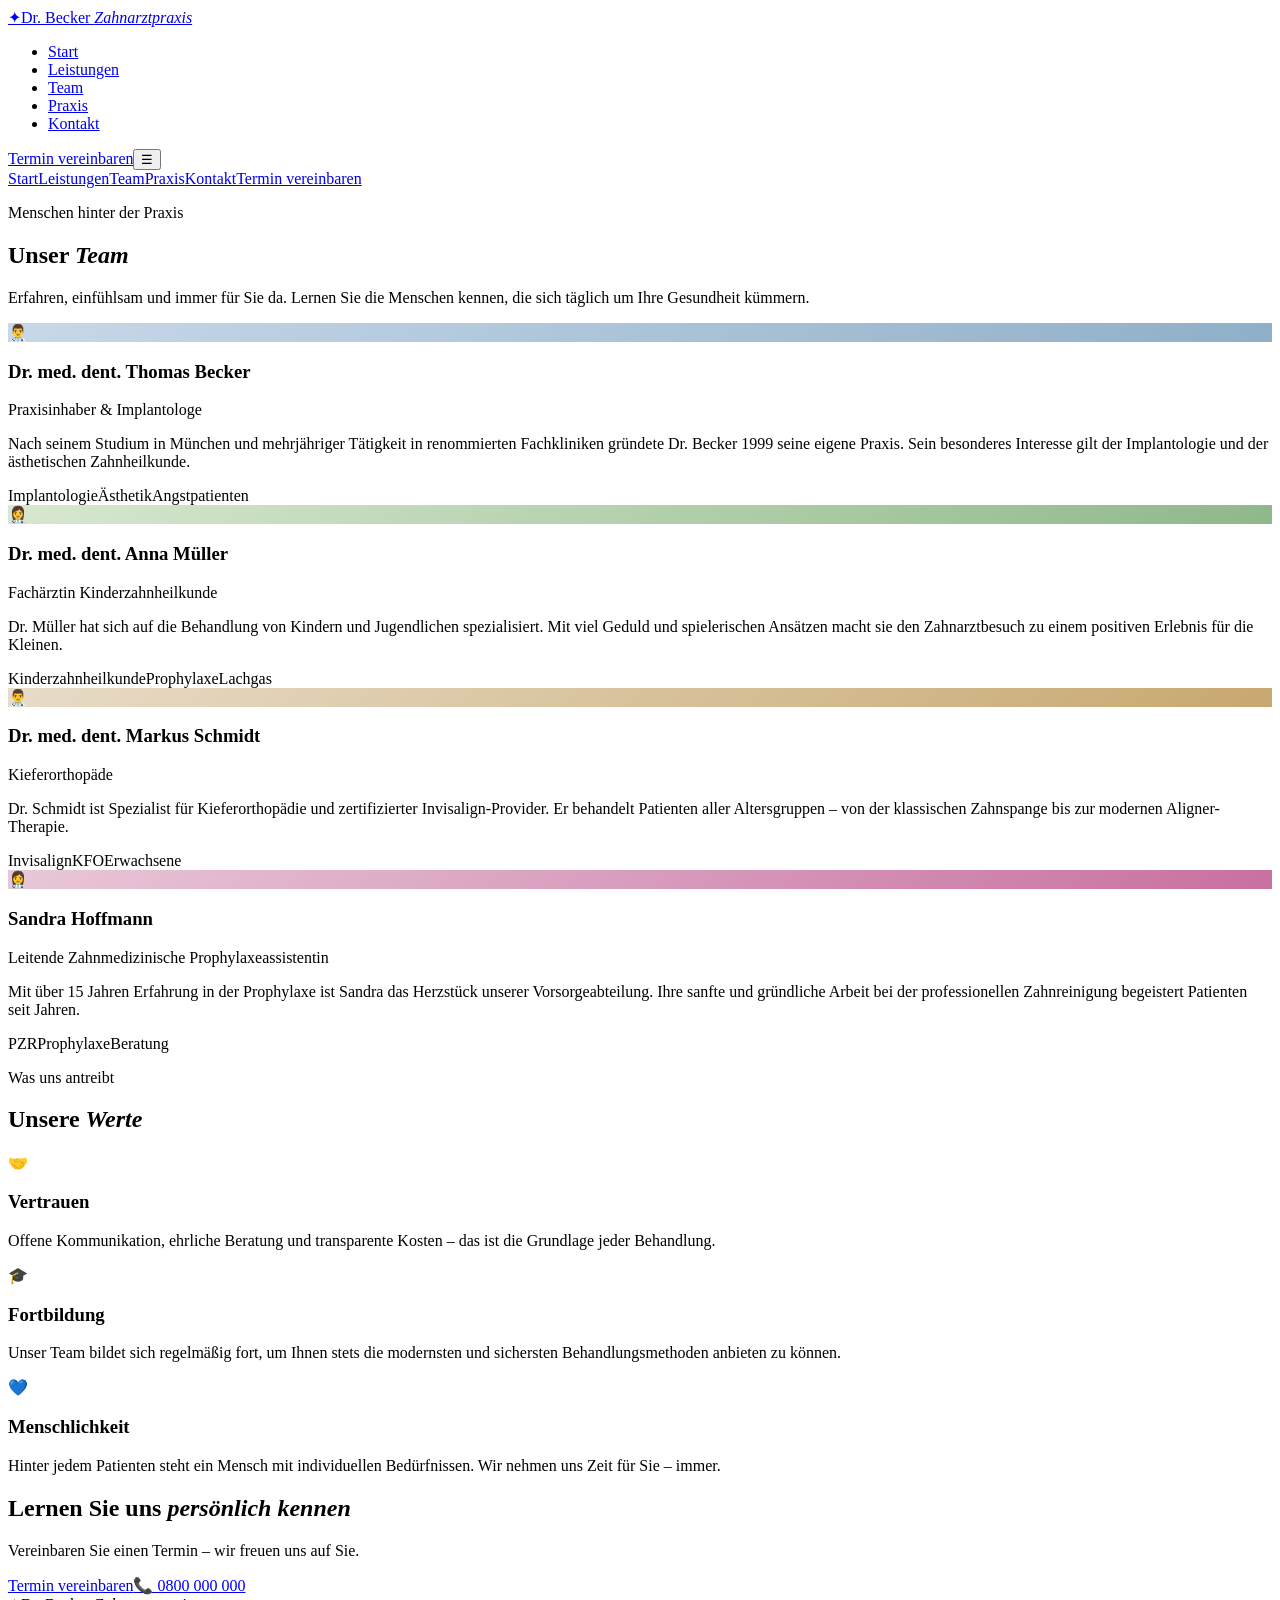
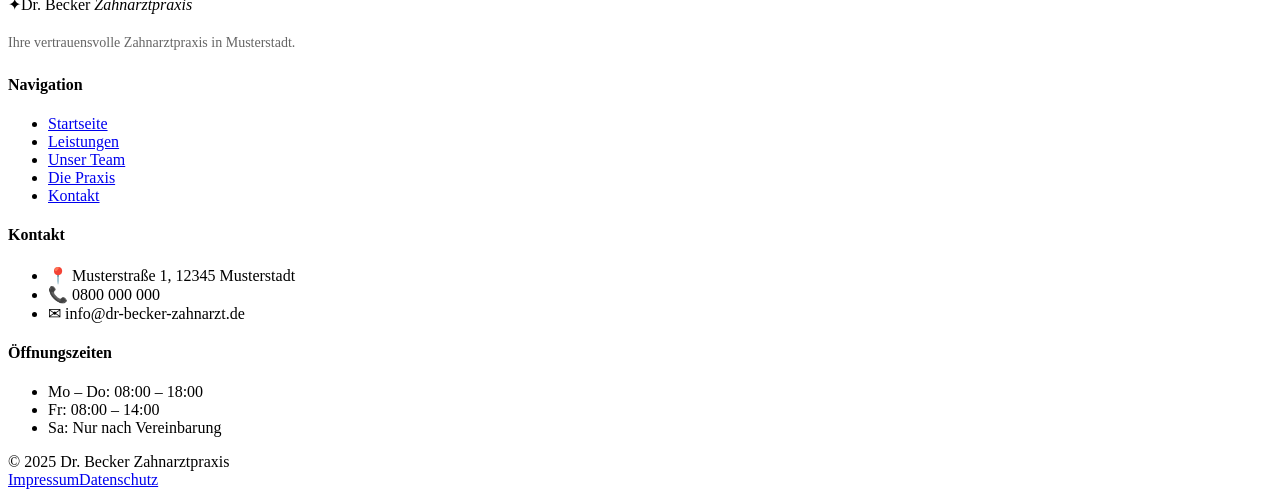
==== team.html @ f78121eb "Add team.html" ====
<!DOCTYPE html>
<html lang="de">
<head>
  <meta charset="UTF-8"/><meta name="viewport" content="width=device-width, initial-scale=1.0"/>
  <title>Unser Team – Dr. Becker Zahnarztpraxis</title>
  <link rel="preconnect" href="https://fonts.googleapis.com">
  <link href="https://fonts.googleapis.com/css2?family=Playfair+Display:ital,wght@0,400;0,600;1,400&family=Lato:wght@300;400;700&display=swap" rel="stylesheet">
  <link rel="stylesheet" href="css/style.css">
</head>
<body>
  <nav id="navbar"><div class="nav-inner"><a href="index.html" class="logo"><span class="logo-icon">✦</span><span>Dr. Becker <em>Zahnarztpraxis</em></span></a><ul class="nav-links"><li><a href="index.html">Start</a></li><li><a href="leistungen.html">Leistungen</a></li><li><a href="team.html" class="active">Team</a></li><li><a href="praxis.html">Praxis</a></li><li><a href="kontakt.html">Kontakt</a></li></ul><a href="kontakt.html" class="btn-nav">Termin vereinbaren</a><button class="burger" onclick="toggleMenu()">☰</button></div></nav>
  <div class="mobile-menu" id="mobileMenu"><a href="index.html">Start</a><a href="leistungen.html">Leistungen</a><a href="team.html">Team</a><a href="praxis.html">Praxis</a><a href="kontakt.html">Kontakt</a><a href="kontakt.html" class="btn-mobile">Termin vereinbaren</a></div>

  <section class="page-hero">
    <div class="container">
      <p class="section-label reveal">Menschen hinter der Praxis</p>
      <h1 class="reveal" style="animation-delay:.1s">Unser <em>Team</em></h1>
      <p class="page-hero-sub reveal" style="animation-delay:.2s">Erfahren, einfühlsam und immer für Sie da. Lernen Sie die Menschen kennen, die sich täglich um Ihre Gesundheit kümmern.</p>
    </div>
  </section>

  <section class="team-section">
    <div class="container">
      <div class="team-grid">

        <div class="team-card reveal">
          <div class="team-photo" style="background:linear-gradient(135deg,#c8d8e8,#8fafc8)">
            <div class="team-photo-placeholder">👨‍⚕️</div>
          </div>
          <div class="team-info">
            <h3>Dr. med. dent. Thomas Becker</h3>
            <p class="team-role">Praxisinhaber & Implantologe</p>
            <p class="team-bio">Nach seinem Studium in München und mehrjähriger Tätigkeit in renommierten Fachkliniken gründete Dr. Becker 1999 seine eigene Praxis. Sein besonderes Interesse gilt der Implantologie und der ästhetischen Zahnheilkunde.</p>
            <div class="team-tags"><span>Implantologie</span><span>Ästhetik</span><span>Angstpatienten</span></div>
          </div>
        </div>

        <div class="team-card reveal" style="animation-delay:.1s">
          <div class="team-photo" style="background:linear-gradient(135deg,#d8e8d0,#8fb88a)">
            <div class="team-photo-placeholder">👩‍⚕️</div>
          </div>
          <div class="team-info">
            <h3>Dr. med. dent. Anna Müller</h3>
            <p class="team-role">Fachärztin Kinderzahnheilkunde</p>
            <p class="team-bio">Dr. Müller hat sich auf die Behandlung von Kindern und Jugendlichen spezialisiert. Mit viel Geduld und spielerischen Ansätzen macht sie den Zahnarztbesuch zu einem positiven Erlebnis für die Kleinen.</p>
            <div class="team-tags"><span>Kinderzahnheilkunde</span><span>Prophylaxe</span><span>Lachgas</span></div>
          </div>
        </div>

        <div class="team-card reveal" style="animation-delay:.2s">
          <div class="team-photo" style="background:linear-gradient(135deg,#e8dcc8,#c8a870)">
            <div class="team-photo-placeholder">👨‍⚕️</div>
          </div>
          <div class="team-info">
            <h3>Dr. med. dent. Markus Schmidt</h3>
            <p class="team-role">Kieferorthopäde</p>
            <p class="team-bio">Dr. Schmidt ist Spezialist für Kieferorthopädie und zertifizierter Invisalign-Provider. Er behandelt Patienten aller Altersgruppen – von der klassischen Zahnspange bis zur modernen Aligner-Therapie.</p>
            <div class="team-tags"><span>Invisalign</span><span>KFO</span><span>Erwachsene</span></div>
          </div>
        </div>

        <div class="team-card reveal" style="animation-delay:.3s">
          <div class="team-photo" style="background:linear-gradient(135deg,#e8c8d8,#c870a0)">
            <div class="team-photo-placeholder">👩‍⚕️</div>
          </div>
          <div class="team-info">
            <h3>Sandra Hoffmann</h3>
            <p class="team-role">Leitende Zahnmedizinische Prophylaxeassistentin</p>
            <p class="team-bio">Mit über 15 Jahren Erfahrung in der Prophylaxe ist Sandra das Herzstück unserer Vorsorgeabteilung. Ihre sanfte und gründliche Arbeit bei der professionellen Zahnreinigung begeistert Patienten seit Jahren.</p>
            <div class="team-tags"><span>PZR</span><span>Prophylaxe</span><span>Beratung</span></div>
          </div>
        </div>

      </div>
    </div>
  </section>

  <section class="team-values">
    <div class="container">
      <div class="section-head reveal"><p class="section-label">Was uns antreibt</p><h2>Unsere <em>Werte</em></h2></div>
      <div class="values-grid">
        <div class="value-card reveal"><div class="value-icon">🤝</div><h3>Vertrauen</h3><p>Offene Kommunikation, ehrliche Beratung und transparente Kosten – das ist die Grundlage jeder Behandlung.</p></div>
        <div class="value-card reveal" style="animation-delay:.1s"><div class="value-icon">🎓</div><h3>Fortbildung</h3><p>Unser Team bildet sich regelmäßig fort, um Ihnen stets die modernsten und sichersten Behandlungsmethoden anbieten zu können.</p></div>
        <div class="value-card reveal" style="animation-delay:.2s"><div class="value-icon">💙</div><h3>Menschlichkeit</h3><p>Hinter jedem Patienten steht ein Mensch mit individuellen Bedürfnissen. Wir nehmen uns Zeit für Sie – immer.</p></div>
      </div>
    </div>
  </section>

  <section class="cta-band"><div class="container"><div class="cta-inner reveal"><div><h2>Lernen Sie uns <em>persönlich kennen</em></h2><p>Vereinbaren Sie einen Termin – wir freuen uns auf Sie.</p></div><div class="cta-actions"><a href="kontakt.html" class="btn-primary-light">Termin vereinbaren</a><a href="tel:+4900000000" class="btn-phone">📞 0800 000 000</a></div></div></div></section>

  <footer><div class="container"><div class="footer-grid"><div class="footer-col"><div class="logo" style="margin-bottom:16px"><span class="logo-icon">✦</span><span>Dr. Becker <em>Zahnarztpraxis</em></span></div><p style="font-size:14px;opacity:.6;line-height:1.8">Ihre vertrauensvolle Zahnarztpraxis in Musterstadt.</p></div><div class="footer-col"><h4>Navigation</h4><ul><li><a href="index.html">Startseite</a></li><li><a href="leistungen.html">Leistungen</a></li><li><a href="team.html">Unser Team</a></li><li><a href="praxis.html">Die Praxis</a></li><li><a href="kontakt.html">Kontakt</a></li></ul></div><div class="footer-col"><h4>Kontakt</h4><ul><li>📍 Musterstraße 1, 12345 Musterstadt</li><li>📞 0800 000 000</li><li>✉ info@dr-becker-zahnarzt.de</li></ul></div><div class="footer-col"><h4>Öffnungszeiten</h4><ul><li>Mo – Do: 08:00 – 18:00</li><li>Fr: 08:00 – 14:00</li><li>Sa: Nur nach Vereinbarung</li></ul></div></div><div class="footer-bottom"><span>© 2025 Dr. Becker Zahnarztpraxis</span><div><a href="#">Impressum</a><a href="#">Datenschutz</a></div></div></div></footer>
  <script src="js/main.js"></script>
</body>
</html>
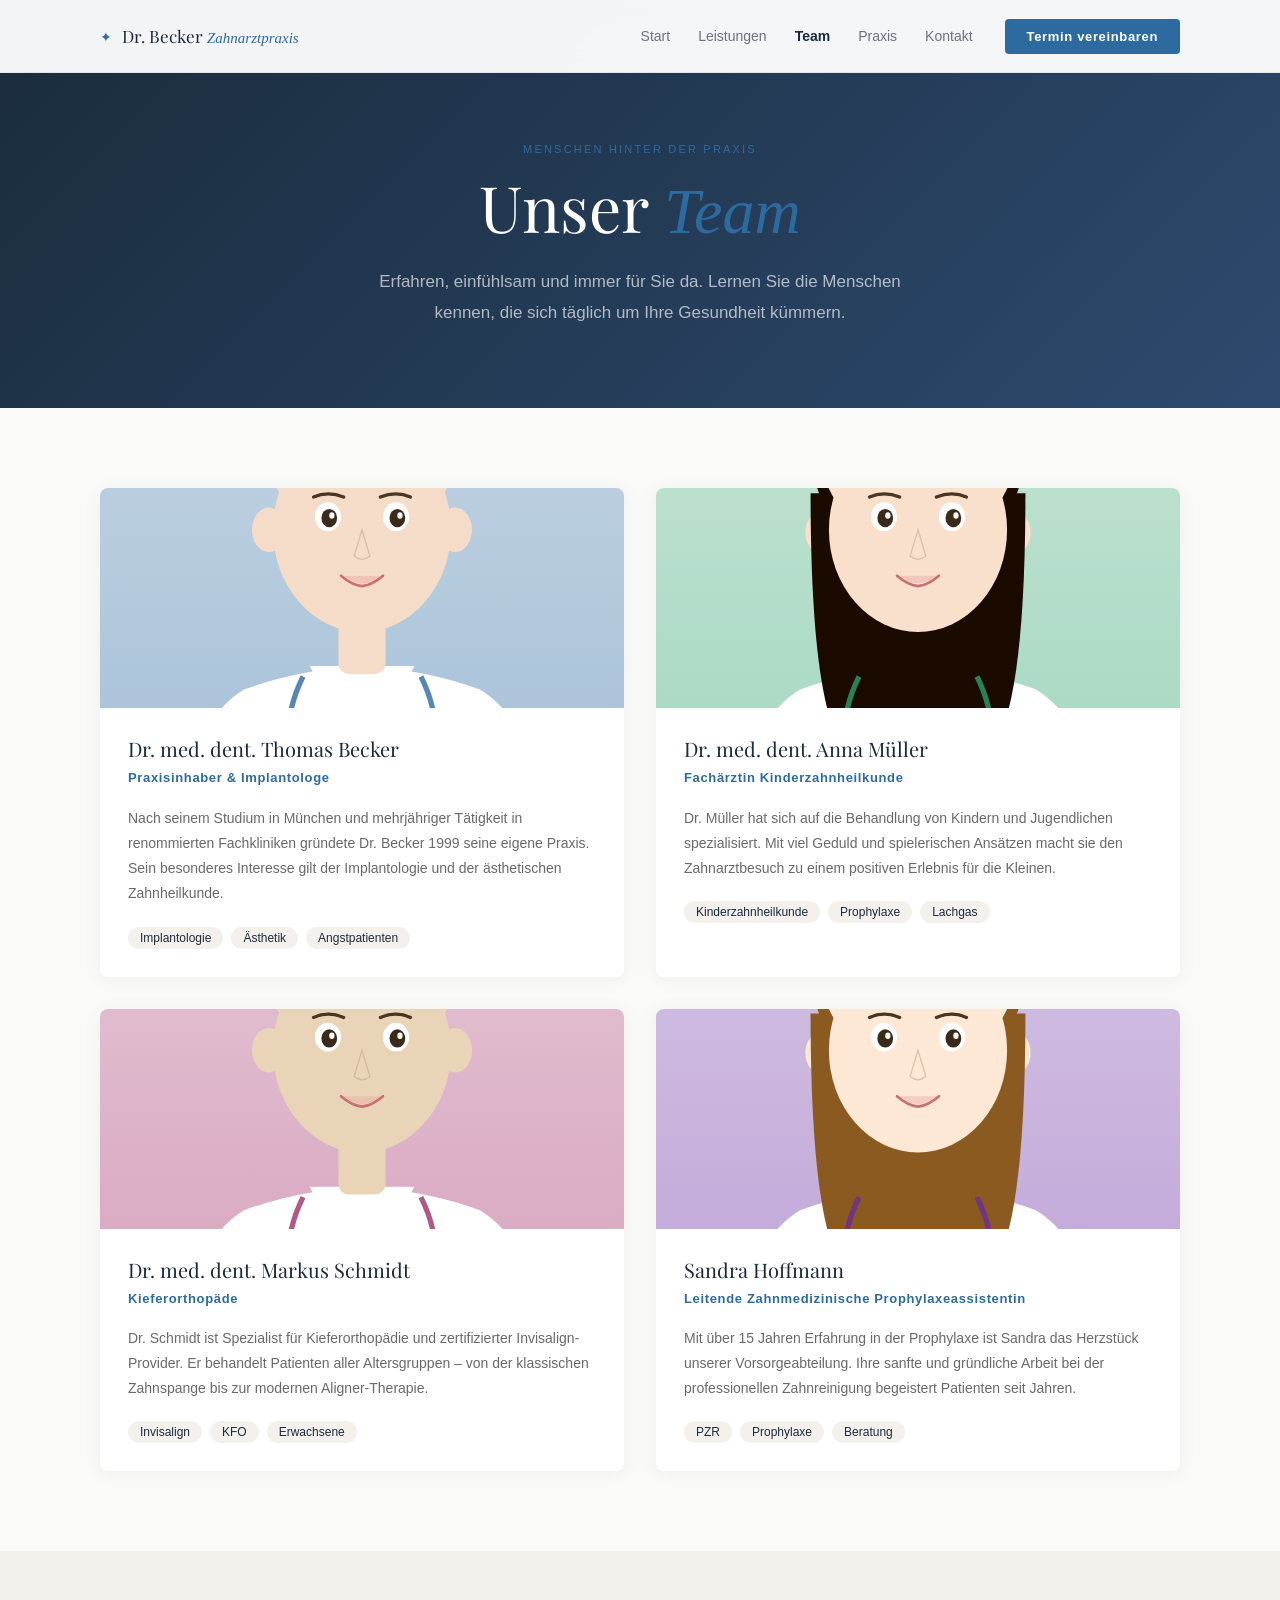
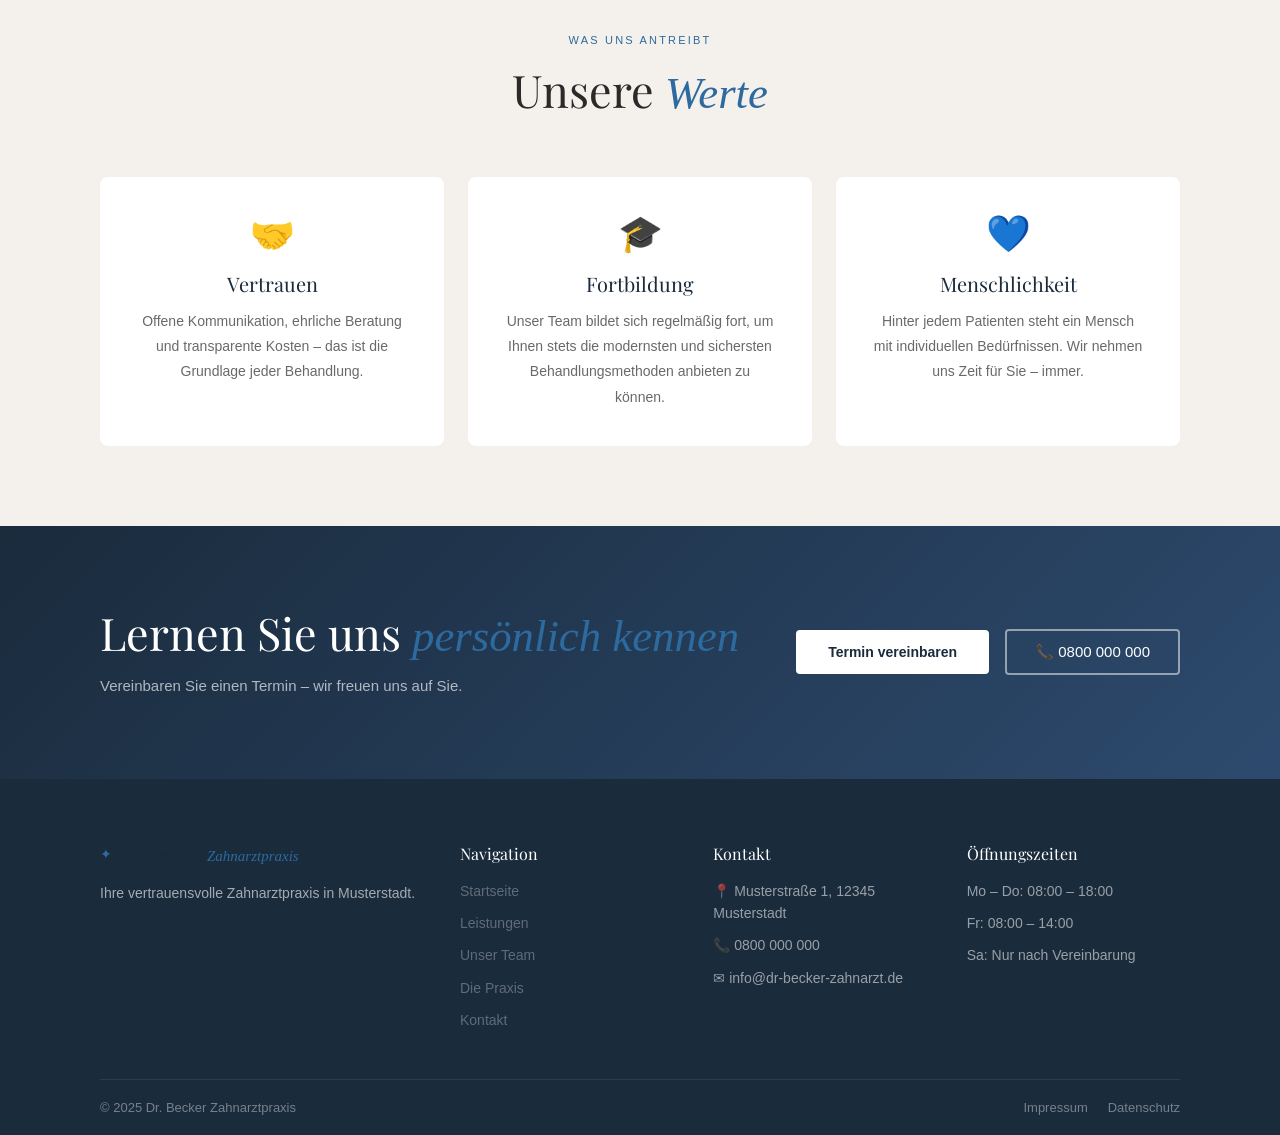
==== commit 5fd124b6: "Team portraits als SVG-Illustrationen" ====
--- a/team.html
+++ b/team.html
@@ -24,8 +24,7 @@
       <div class="team-grid">
 
         <div class="team-card reveal">
-          <div class="team-photo" style="background:linear-gradient(135deg,#c8d8e8,#8fafc8)">
-            <div class="team-photo-placeholder">👨‍⚕️</div>
+          <div class="team-photo" style="background:#f0f4f8"><img src="[data-uri]" style="width:100%;height:100%;object-fit:cover" alt="Dr. Thomas Becker"/>
           </div>
           <div class="team-info">
             <h3>Dr. med. dent. Thomas Becker</h3>
@@ -36,8 +35,7 @@
         </div>
 
         <div class="team-card reveal" style="animation-delay:.1s">
-          <div class="team-photo" style="background:linear-gradient(135deg,#d8e8d0,#8fb88a)">
-            <div class="team-photo-placeholder">👩‍⚕️</div>
+          <div class="team-photo" style="background:#f0f8f4"><img src="[data-uri]" style="width:100%;height:100%;object-fit:cover" alt="Dr. Anna Müller"/>
           </div>
           <div class="team-info">
             <h3>Dr. med. dent. Anna Müller</h3>
@@ -48,8 +46,7 @@
         </div>
 
         <div class="team-card reveal" style="animation-delay:.2s">
-          <div class="team-photo" style="background:linear-gradient(135deg,#e8dcc8,#c8a870)">
-            <div class="team-photo-placeholder">👨‍⚕️</div>
+          <div class="team-photo" style="background:#f8f0f4"><img src="[data-uri]" style="width:100%;height:100%;object-fit:cover" alt="Dr. Markus Schmidt"/>
           </div>
           <div class="team-info">
             <h3>Dr. med. dent. Markus Schmidt</h3>
@@ -60,8 +57,7 @@
         </div>
 
         <div class="team-card reveal" style="animation-delay:.3s">
-          <div class="team-photo" style="background:linear-gradient(135deg,#e8c8d8,#c870a0)">
-            <div class="team-photo-placeholder">👩‍⚕️</div>
+          <div class="team-photo" style="background:#f4f0f8"><img src="[data-uri]" style="width:100%;height:100%;object-fit:cover" alt="Sandra Hoffmann"/>
           </div>
           <div class="team-info">
             <h3>Sandra Hoffmann</h3>
--- a/css/style.css
+++ b/css/style.css
@@ -0,0 +1,202 @@
+*, *::before, *::after { box-sizing: border-box; margin: 0; padding: 0; }
+:root { --navy:#1a2b3c; --blue:#2d6a9f; --blue-l:#4a8fc4; --cream:#f4f0eb; --light:#fafaf8; --white:#ffffff; --sand:#d4c5b0; --text:#2a2a2a; --muted:#6b7280; --serif:'Playfair Display',Georgia,serif; --sans:'Lato',sans-serif; }
+html{scroll-behavior:smooth}
+body{font-family:var(--sans);font-weight:300;color:var(--text);background:var(--light);overflow-x:hidden}
+h1,h2,h3{font-family:var(--serif);font-weight:400}
+h1{font-size:clamp(40px,5vw,72px);line-height:1.1}
+h2{font-size:clamp(28px,3.5vw,48px);line-height:1.2}
+h3{font-size:clamp(18px,2vw,24px);line-height:1.3}
+em{font-style:italic;color:var(--blue)}
+a{color:inherit;text-decoration:none}
+p{line-height:1.8}
+.container{max-width:1160px;margin:0 auto;padding:0 40px}
+.center{text-align:center}
+
+/* NAV */
+#navbar{position:fixed;top:0;left:0;right:0;z-index:200;background:rgba(255,255,255,0.95);backdrop-filter:blur(10px);border-bottom:1px solid rgba(0,0,0,0.06);transition:box-shadow 0.3s}
+#navbar.scrolled{box-shadow:0 2px 20px rgba(0,0,0,0.08)}
+.nav-inner{max-width:1160px;margin:0 auto;padding:0 40px;height:72px;display:flex;align-items:center;gap:32px}
+.logo{display:flex;align-items:center;gap:10px;font-family:var(--serif);font-size:17px;color:var(--navy);white-space:nowrap}
+.logo-icon{color:var(--blue);font-size:14px}
+.logo em{color:var(--blue);font-size:15px}
+.nav-links{display:flex;gap:28px;list-style:none;margin-left:auto}
+.nav-links a{font-size:14px;color:var(--muted);transition:color 0.2s}
+.nav-links a:hover,.nav-links a.active{color:var(--navy)}
+.nav-links a.active{font-weight:700}
+.btn-nav{font-size:13px;font-weight:700;letter-spacing:0.05em;padding:10px 22px;background:var(--blue);color:white;border-radius:4px;white-space:nowrap;transition:background 0.2s}
+.btn-nav:hover{background:var(--navy)}
+.burger{display:none;background:none;border:none;font-size:22px;cursor:pointer;color:var(--navy)}
+.mobile-menu{display:none;position:fixed;top:72px;left:0;right:0;background:white;border-bottom:1px solid #eee;z-index:199;flex-direction:column;padding:20px 40px;gap:16px;box-shadow:0 8px 24px rgba(0,0,0,0.08)}
+.mobile-menu.open{display:flex}
+.mobile-menu a{font-size:16px;color:var(--navy);padding:8px 0;border-bottom:1px solid #f0f0f0}
+.btn-mobile{background:var(--blue);color:white!important;text-align:center;padding:12px!important;border-radius:4px;border:none!important;margin-top:8px;font-weight:700}
+
+/* BUTTONS */
+.btn-primary{display:inline-block;background:var(--blue);color:white;font-size:14px;font-weight:700;letter-spacing:0.05em;padding:14px 32px;border-radius:4px;transition:background 0.2s,transform 0.2s}
+.btn-primary:hover{background:var(--navy);transform:translateY(-1px)}
+.btn-ghost{font-size:14px;font-weight:700;color:rgba(255,255,255,0.8);letter-spacing:0.03em;transition:color 0.2s}
+.btn-ghost:hover{color:white}
+.btn-primary-light{display:inline-block;background:white;color:var(--navy);font-size:14px;font-weight:700;padding:14px 32px;border-radius:4px;transition:background 0.2s}
+.btn-primary-light:hover{background:var(--cream)}
+.btn-phone{display:inline-block;border:2px solid rgba(255,255,255,0.5);color:white;font-size:15px;padding:12px 28px;border-radius:4px;transition:border-color 0.2s}
+.btn-phone:hover{border-color:white}
+
+/* HERO */
+.hero{padding-top:72px;min-height:100vh;display:flex;flex-direction:column;justify-content:center;position:relative;overflow:hidden;background:var(--navy)}
+.hero-bg{position:absolute;inset:0;background:linear-gradient(135deg,#1a2b3c 0%,#2d4a6e 50%,#1a3550 100%)}
+.hero-content{position:relative;z-index:1;max-width:1160px;margin:0 auto;padding:80px 40px 40px;color:white}
+.hero-label{font-size:12px;letter-spacing:0.2em;text-transform:uppercase;opacity:0.6;margin-bottom:20px;display:flex;align-items:center;gap:12px}
+.hero-label::before{content:'';display:block;width:32px;height:1px;background:var(--blue-l)}
+.hero h1{color:white;max-width:700px;margin-bottom:24px}
+.hero-sub{font-size:17px;line-height:1.8;opacity:0.7;max-width:520px;margin-bottom:40px}
+.hero-btns{display:flex;gap:24px;align-items:center}
+.hero-cards{position:relative;z-index:1;max-width:1160px;margin:0 auto;padding:0 40px 60px;display:grid;grid-template-columns:repeat(3,1fr);gap:16px}
+.hero-card{background:rgba(255,255,255,0.07);border:1px solid rgba(255,255,255,0.1);backdrop-filter:blur(8px);padding:28px;border-radius:8px;transition:background 0.2s}
+.hero-card:hover{background:rgba(255,255,255,0.12)}
+.hero-card-icon{font-size:28px;margin-bottom:12px}
+.hero-card-title{font-family:var(--serif);font-size:18px;color:white;margin-bottom:8px}
+.hero-card-text{font-size:13px;opacity:0.65;color:white;line-height:1.7}
+
+/* TRUST */
+.trust{background:var(--blue);padding:40px 0}
+.trust-grid{display:flex;align-items:center;justify-content:space-around;gap:20px}
+.trust-stat{display:flex;flex-direction:column;align-items:center;gap:6px;text-align:center}
+.stat-num{font-family:var(--serif);font-size:36px;font-weight:600;color:white;line-height:1}
+.stat-label{font-size:12px;letter-spacing:0.1em;text-transform:uppercase;color:rgba(255,255,255,0.65)}
+.trust-sep{width:1px;height:48px;background:rgba(255,255,255,0.2)}
+
+/* SECTION HEADS */
+.section-head{text-align:center;margin-bottom:56px}
+.section-label{font-size:11px;letter-spacing:0.2em;text-transform:uppercase;color:var(--blue);margin-bottom:12px;display:block}
+
+/* SERVICES */
+.services-preview{padding:100px 0;background:var(--light)}
+.services-grid{display:grid;grid-template-columns:repeat(2,1fr);gap:2px}
+.service-card{background:var(--cream);padding:48px 40px;display:block;position:relative;transition:background 0.3s}
+.service-card:hover{background:var(--navy)}
+.service-card:hover h3,.service-card:hover p,.service-card:hover .service-more{color:white}
+.service-card:hover .service-num{color:rgba(255,255,255,0.3)}
+.service-num{font-family:var(--serif);font-size:12px;color:var(--sand);letter-spacing:0.1em;margin-bottom:20px;display:block;transition:color 0.3s}
+.service-icon{font-size:32px;margin-bottom:16px}
+.service-card h3{color:var(--navy);margin-bottom:12px;transition:color 0.3s}
+.service-card p{font-size:14px;line-height:1.8;opacity:0.7;margin-bottom:20px;transition:color 0.3s}
+.service-more{font-size:13px;font-weight:700;color:var(--blue);letter-spacing:0.05em;transition:color 0.3s}
+
+/* REVIEWS */
+.reviews{padding:100px 0;background:var(--cream)}
+.reviews-grid{display:grid;grid-template-columns:repeat(3,1fr);gap:24px}
+.review-card{background:white;padding:36px;border-radius:8px;box-shadow:0 2px 16px rgba(0,0,0,0.04)}
+.review-stars{color:#f59e0b;font-size:18px;margin-bottom:16px;letter-spacing:2px}
+.review-text{font-family:var(--serif);font-style:italic;font-size:15px;line-height:1.8;color:var(--navy);margin-bottom:20px}
+.review-author{font-size:13px;color:var(--muted);font-weight:700}
+
+/* CTA */
+.cta-band{background:linear-gradient(135deg,var(--navy) 0%,#2d4a6e 100%);padding:80px 0}
+.cta-inner{display:flex;align-items:center;justify-content:space-between;gap:40px}
+.cta-inner h2{color:white;margin-bottom:8px}
+.cta-inner p{color:rgba(255,255,255,0.65);font-size:15px}
+.cta-actions{display:flex;gap:16px;align-items:center;flex-shrink:0}
+
+/* PAGE HERO */
+.page-hero{padding:140px 0 80px;background:linear-gradient(135deg,var(--navy),#2d4a6e);text-align:center}
+.page-hero h1{color:white;margin-bottom:20px}
+.page-hero-sub{font-size:17px;color:rgba(255,255,255,0.65);max-width:580px;margin:0 auto;line-height:1.8}
+
+/* LEISTUNGEN */
+.leistungen-detail{padding:80px 0;background:var(--light)}
+.leistung-block{display:grid;grid-template-columns:80px 1fr;gap:40px;padding:48px 0;border-bottom:1px solid rgba(0,0,0,0.06)}
+.leistung-block:last-child{border-bottom:none}
+.leistung-icon-wrap{font-size:40px;padding-top:8px}
+.leistung-content h2{color:var(--navy);margin-bottom:16px;font-size:28px}
+.leistung-content p{font-size:15px;opacity:0.7;margin-bottom:24px;max-width:640px}
+.leistung-list{list-style:none;display:grid;grid-template-columns:1fr 1fr;gap:10px}
+.leistung-list li{font-size:14px;display:flex;align-items:center;gap:8px}
+.leistung-list li::before{content:'✓';color:var(--blue);font-weight:700;flex-shrink:0}
+
+/* TEAM */
+.team-section{padding:80px 0;background:var(--light)}
+.team-grid{display:grid;grid-template-columns:repeat(2,1fr);gap:32px}
+.team-card{background:white;border-radius:8px;overflow:hidden;box-shadow:0 2px 20px rgba(0,0,0,0.05);transition:transform 0.2s,box-shadow 0.2s}
+.team-card:hover{transform:translateY(-4px);box-shadow:0 8px 32px rgba(0,0,0,0.1)}
+.team-photo{height:220px;display:flex;align-items:center;justify-content:center}
+.team-photo-placeholder{font-size:64px}
+.team-info{padding:28px}
+.team-info h3{font-size:20px;color:var(--navy);margin-bottom:4px}
+.team-role{font-size:13px;color:var(--blue);font-weight:700;letter-spacing:0.05em;margin-bottom:16px;display:block}
+.team-bio{font-size:14px;opacity:0.7;line-height:1.8;margin-bottom:20px}
+.team-tags{display:flex;flex-wrap:wrap;gap:8px}
+.team-tags span{font-size:12px;background:var(--cream);color:var(--navy);padding:4px 12px;border-radius:20px}
+.team-values{padding:80px 0;background:var(--cream)}
+.values-grid{display:grid;grid-template-columns:repeat(3,1fr);gap:24px}
+.value-card{background:white;padding:36px;border-radius:8px;text-align:center}
+.value-icon{font-size:36px;margin-bottom:16px}
+.value-card h3{color:var(--navy);margin-bottom:12px;font-size:20px}
+.value-card p{font-size:14px;opacity:0.7;line-height:1.8}
+
+/* PRAXIS */
+.praxis-grid{display:grid;grid-template-columns:1fr 1fr;gap:80px;align-items:start}
+.praxis-features{display:flex;flex-direction:column;gap:20px}
+.feature-item{display:flex;gap:16px;align-items:flex-start;padding:20px;background:white;border-radius:8px;border:1px solid rgba(0,0,0,0.04)}
+.feature-icon{font-size:24px;flex-shrink:0}
+.feature-item h4{font-family:var(--serif);font-size:16px;color:var(--navy);margin-bottom:4px}
+.feature-item p{font-size:13px;opacity:0.6}
+.gallery-grid{display:grid;grid-template-columns:repeat(3,1fr);gap:8px}
+.gallery-item{height:220px;border-radius:6px;position:relative;display:flex;align-items:flex-end;overflow:hidden}
+.gallery-label{background:rgba(0,0,0,0.4);color:white;font-size:12px;padding:10px 16px;width:100%;letter-spacing:0.05em}
+
+/* KONTAKT */
+.kontakt-grid{display:grid;grid-template-columns:1fr 1.4fr;gap:80px;align-items:start}
+.kontakt-item{display:flex;gap:16px;margin-bottom:28px;align-items:flex-start}
+.kontakt-icon{font-size:20px;flex-shrink:0;margin-top:2px}
+.kontakt-item strong{display:block;font-size:13px;letter-spacing:0.08em;text-transform:uppercase;color:var(--blue);margin-bottom:4px}
+.kontakt-item p,.kontakt-item a{font-size:15px;line-height:1.7;opacity:0.8}
+.kontakt-item a:hover{color:var(--blue)}
+.kontakt-form-wrap{background:white;padding:40px;border-radius:8px;box-shadow:0 4px 24px rgba(0,0,0,0.06)}
+.kontakt-form{display:flex;flex-direction:column;gap:20px}
+.form-row{display:grid;grid-template-columns:1fr 1fr;gap:16px}
+.form-group{display:flex;flex-direction:column;gap:6px}
+.form-group label{font-size:12px;font-weight:700;letter-spacing:0.08em;text-transform:uppercase;color:var(--muted)}
+.form-group input,.form-group select,.form-group textarea{border:1px solid #e5e5e5;border-radius:4px;padding:12px 14px;font-size:14px;font-family:var(--sans);outline:none;transition:border-color 0.2s;width:100%}
+.form-group input:focus,.form-group select:focus,.form-group textarea:focus{border-color:var(--blue)}
+.map-placeholder{height:360px;background:var(--cream);display:flex;align-items:center;justify-content:center}
+.map-overlay{text-align:center;opacity:0.4}
+.map-overlay span{font-size:48px}
+.map-overlay p{font-size:16px;margin:8px 0 4px;color:var(--navy);font-family:var(--serif)}
+.map-overlay small{font-size:12px;color:var(--muted)}
+
+/* FOOTER */
+footer{background:var(--navy);color:white;padding:64px 0 0}
+.footer-grid{display:grid;grid-template-columns:1.5fr 1fr 1fr 1fr;gap:40px;padding-bottom:48px;border-bottom:1px solid rgba(255,255,255,0.08)}
+.footer-col h4{font-family:var(--serif);font-size:16px;font-weight:400;color:white;margin-bottom:16px}
+.footer-col ul{list-style:none;display:flex;flex-direction:column;gap:10px}
+.footer-col ul li,.footer-col ul a{font-size:14px;opacity:0.55;line-height:1.6;transition:opacity 0.2s}
+.footer-col ul a:hover{opacity:1}
+.footer-bottom{display:flex;justify-content:space-between;align-items:center;padding:20px 0;font-size:13px;opacity:0.4}
+.footer-bottom div{display:flex;gap:20px}
+
+/* ANIMATE */
+.reveal{opacity:0;transform:translateY(24px);transition:opacity 0.65s ease,transform 0.65s ease}
+.reveal.visible{opacity:1;transform:none}
+
+/* RESPONSIVE */
+@media(max-width:960px){
+  .container{padding:0 24px}
+  .nav-links,.btn-nav{display:none}
+  .burger{display:block;margin-left:auto}
+  .hero-content{padding:60px 24px 40px}
+  .hero-cards{grid-template-columns:1fr;padding:0 24px 48px}
+  .trust-grid{flex-wrap:wrap;gap:32px}
+  .trust-sep{display:none}
+  .services-grid,.reviews-grid,.values-grid,.team-grid{grid-template-columns:1fr}
+  .cta-inner{flex-direction:column;text-align:center}
+  .cta-actions{flex-direction:column;width:100%}
+  .btn-primary-light,.btn-phone{text-align:center;width:100%}
+  .leistung-block{grid-template-columns:1fr;gap:16px}
+  .leistung-list{grid-template-columns:1fr}
+  .praxis-grid,.kontakt-grid{grid-template-columns:1fr;gap:40px}
+  .form-row{grid-template-columns:1fr}
+  .footer-grid{grid-template-columns:1fr 1fr}
+  .footer-bottom{flex-direction:column;gap:12px;text-align:center}
+  .gallery-grid{grid-template-columns:1fr 1fr}
+  .gallery-item{grid-column:auto!important}
+}
